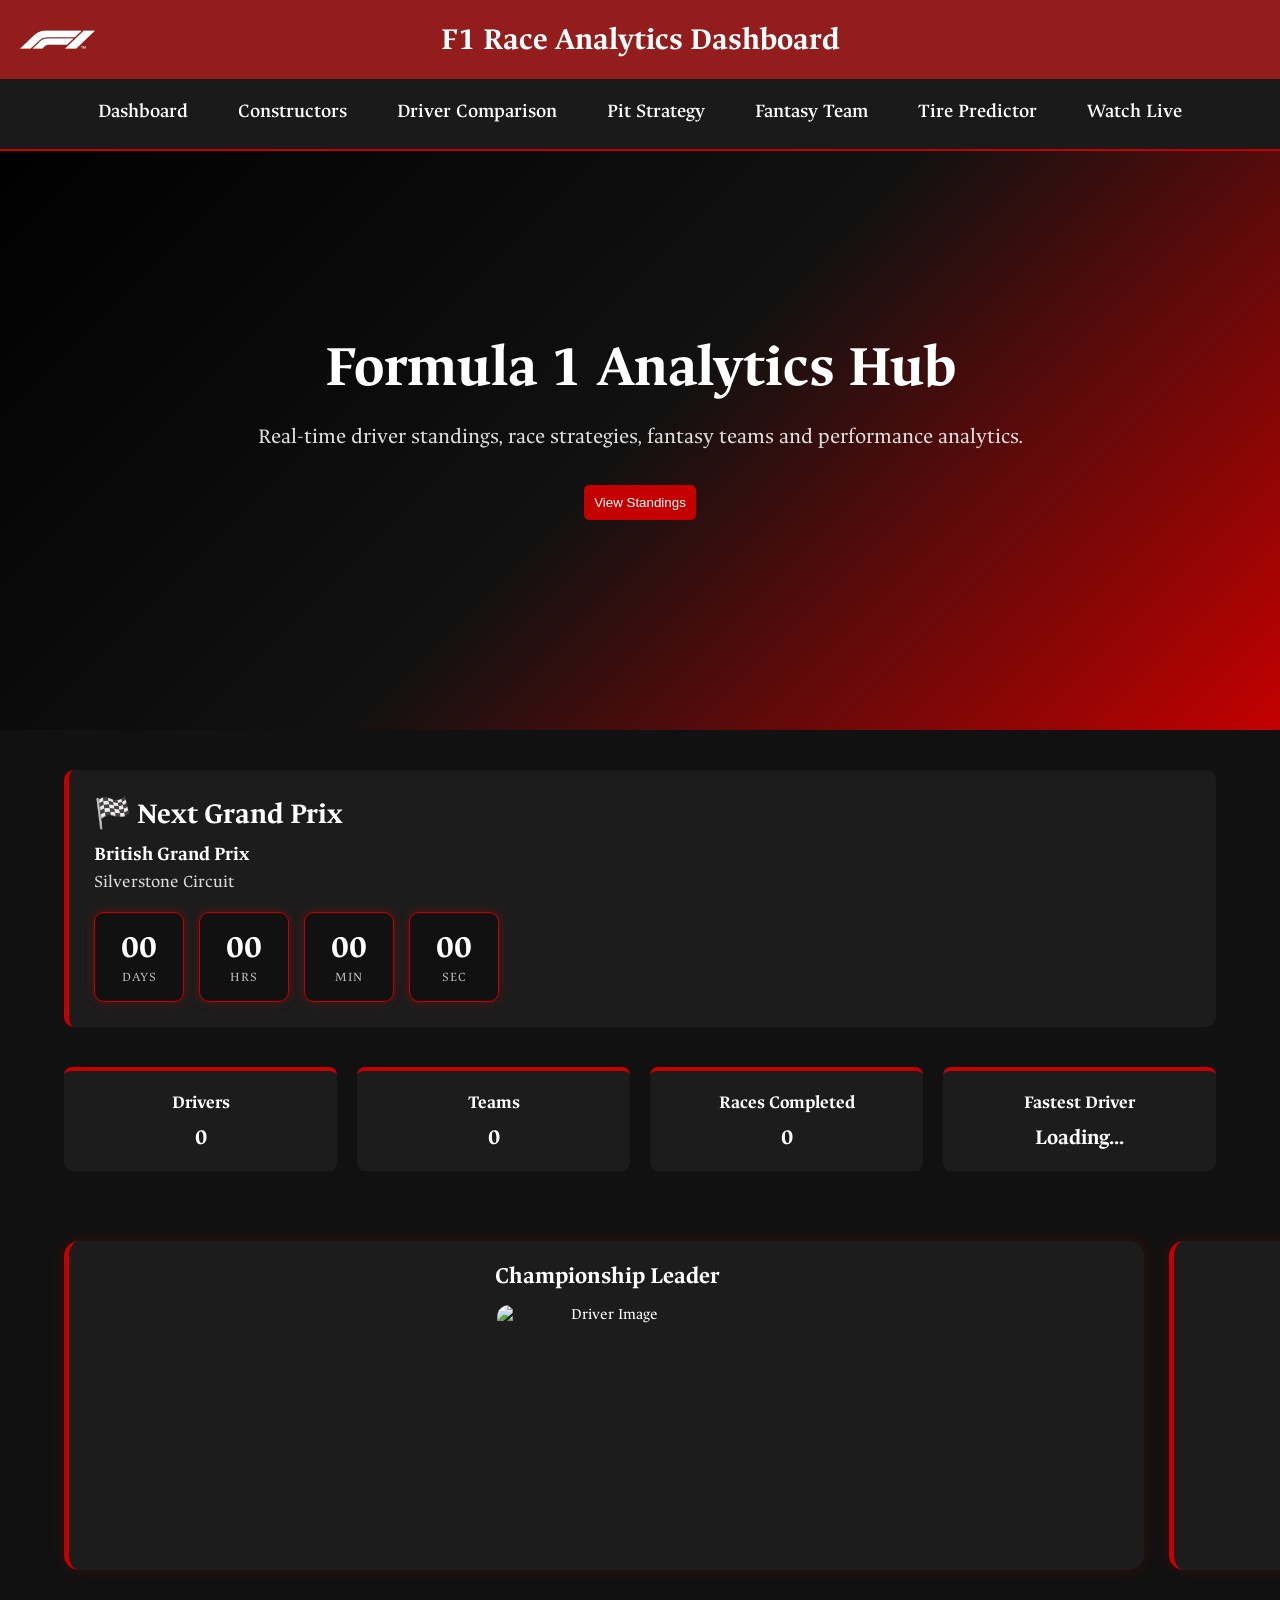
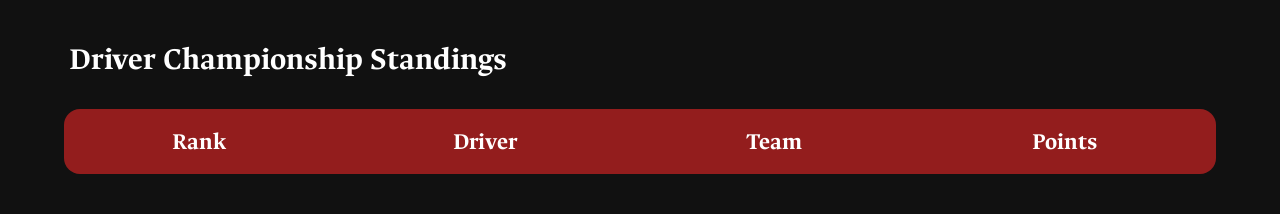
==== src/main/resources/static/index.html @ 28e33a14 "Initial commit" ====
<!DOCTYPE html>
<html lang="en">

<head>
    <meta charset="UTF-8">
    <meta name="viewport" content="width=device-width, initial-scale=1.0">
    <title>F1 Race Analytics Dashboard</title>
    <link rel="preconnect" href="https://fonts.googleapis.com">

    <link rel="preconnect"
          href="https://fonts.gstatic.com"
          crossorigin>

    <link href="https://fonts.googleapis.com/css2?family=Ancizar+Serif:wght@400;500;600;700&display=swap"
          rel="stylesheet">

    <link rel="stylesheet" href="css/style.css">
</head>

<body>

<div class="top-bar">
    <header>

        <img src="images/logo/f1-logo.png"
             alt="F1 Logo"
             class="header-logo">

        <h1 class="desktop-title">
            F1 Race Analytics Dashboard
        </h1>

        <h1 class="mobile-title">
            F1 Race Analytics
        </h1>

        <div class="menu-toggle" id="menuToggle">
            ☰
        </div>

    </header>

<nav id="navbar">

    <a href="index.html">Dashboard</a>
    <a href="constructors.html">Constructors</a>
    <a href="comparison.html">Driver Comparison</a>
    <a href="pitstop.html">Pit Strategy</a>
    <a href="fantasy.html">Fantasy Team</a>
    <a href="tire.html">Tire Predictor</a>
    <a href="watchlive.html">Watch Live</a>

</nav>
</div>

<section class="hero-section">

    <div class="hero-content">

        <h2>
            Formula 1 Analytics Hub
        </h2>

        <p>
            Real-time driver standings,
            race strategies, fantasy teams
            and performance analytics.
        </p>

        <a href="#standingsHeading">

            <button>
                View Standings
            </button>

        </a>

    </div>

</section>

<section class="next-race-card">

    <h2>🏁 Next Grand Prix</h2>

    <h3 id="raceName">
        British Grand Prix
    </h3>

    <p id="raceCircuit">
        Silverstone Circuit
    </p>

    <div class="countdown-container">

        <div class="time-box">
            <span id="days">00</span>
            <small>DAYS</small>
        </div>

        <div class="time-box">
            <span id="hours">00</span>
            <small>HRS</small>
        </div>

        <div class="time-box">
            <span id="minutes">00</span>
            <small>MIN</small>
        </div>

        <div class="time-box">
            <span id="seconds">00</span>
            <small>SEC</small>
        </div>

    </div>

</section>

<section class="stats-container">

    <div class="stat-card">

        <h3>Drivers</h3>

        <p id="totalDrivers">0</p>

    </div>

    <div class="stat-card">

        <h3>Teams</h3>

        <p id="totalTeams">0</p>

    </div>

    <div class="stat-card">

        <h3>Races Completed</h3>

        <p id="racesCompleted">0</p>

    </div>

    <div class="stat-card">

        <h3>Fastest Driver</h3>

        <p id="fastestDriver">Loading...</p>

    </div>

</section>

<section class="leaders-container">

    <div class="leader-card">

        <h2>Championship Leader</h2>

        <img id="leaderImage" class="leader-image" alt="Driver Image">

        <p id="leaderName"></p>

    </div>

    <div class="leader-card">

        <h2>Constructor Leader</h2>

        <img id="constructorLogo" class="leader-image" alt="Constructor Logo">

        <p id="constructorLeader"></p>

    </div>

</section>

<section class="table-section">

    <h2 id="standingsHeading">Driver Championship Standings</h2>
    <table id="driverTable">

        <thead>
        <tr>
            <th>Rank</th>
            <th>Driver</th>
            <th>Team</th>
            <th>Points</th>
        </tr>
        </thead>

        <tbody id="driverTableBody">

        </tbody>

    </table>

</section>


<script src="js/dashboard.js"></script>
<script src="js/navigation.js"></script>
</body>
</html>
---- src/main/resources/static/css/style.css ----
*{
    margin:0;
    padding:0;
    box-sizing:border-box;
}

html,
body{
    overflow-x:hidden;
}

html{
    scroll-behavior:smooth;
    scroll-padding-top:90px;
}

body{
    background:#111111;
    color:white;
    font-family:"Ancizar Serif", serif;
}

body{
    padding-top:130px;
}

.top-bar{
    position:fixed;
    top:0;
    left:0;
    width:100%;
    z-index:9999;
    background:#111111;
}


header{
    position:relative;
    background:#931d1d;
    text-align:center;
    padding:20px;
}

.header-logo{
    width:75px;
    position:absolute;
    left:20px;
    top:50%;
    transform:translateY(-50%);
}

.desktop-title{
    display:block;
}

.mobile-title{
    display:none;
}

nav{
    background:#1a1a1a;
}

@media(max-width:768px){

    header{
        display:flex;
        align-items:center;
        justify-content:space-between;
        padding:18px 15px;
        min-height:75px;
    }

    .header-logo{
        position:static;
        transform:none;
        width:60px;
    }

    .desktop-title{
        display:none;
    }

    .mobile-title{
        display:block;
        font-size:28px;
        margin:0;
        flex:1;
        text-align:center;
        line-height:1;
    }

    .menu-toggle{
        display:block;
        font-size:32px;
    }

}

nav{
    display:flex;
    justify-content:center;
    gap:50px;
    padding:20px;
    background:#1a1a1a;
    border-bottom:2px solid #c40000;
}

nav a{
    color:white;
    text-decoration:none;
    font-size:20px;
    font-weight:600;
    position:relative;
    padding-bottom:6px;
    transition:0.3s;
}

nav a::after{
    content:"";
    position:absolute;
    left:0;
    bottom:-5px;
    width:0;
    height:3px;
    background:#c40000;
    transition:0.3s ease;
}

nav a:hover::after{
    width:100%;
}

nav a:hover{
    color:#c40000;
}

select,
button,
input{
    padding:10px;
    margin:10px;
    border:none;
    border-radius:5px;
}

button{
    background:#c40000;
    color:white;
    cursor:pointer;
}

.page-banner{
    text-align:center;
    padding:50px 20px;
    background:
            linear-gradient(
                    135deg,
                    #111111,
                    #1a1a1a,
                    #c40000
            );
}

.page-banner h2{
    font-size:40px;
    margin-bottom:10px;
}

.page-banner p{
    font-size:18px;
    color:#dddddd;
}

.leader-card{
    padding:20px;
    background:#222;
    border-left:5px solid #c40000;
    width:1080px;
    margin:30px auto;
}

.table-section{
    margin-top:50px;
    margin-left:20px;
    margin-right:20px;
}

table{
    width:100%;
    border-collapse:separate;
    border-spacing:0;
    border-radius:16px;
    overflow:hidden;
}

th{
    background: #931d1d;
    padding:18px;
    font-size:24px;
}

td{
    padding:24px 12px;
    text-align:center;
    border-bottom:1px solid #333;
}

.menu-toggle{
    font-size:32px;
    font-weight:bold;
    color:white;
    cursor:pointer;
    display:none;
}

.menu-toggle{
    font-size:32px;
    font-weight:bold;
    color:white;
    cursor:pointer;
    display:none;
}

@media(max-width:768px){

    header{
        display:flex;
        justify-content:space-between;
        align-items: center;
        padding:15px 20px;
    }

    .menu-toggle{
        display:block;
    }

    nav{
        display:none;
        flex-direction:column;
        gap:0;
        background:#1a1a1a;
        transition:
                max-height 0.4s ease,
                opacity 0.3s ease;
    }

    nav.active{
        max-height:500px;
        opacity:1;
        display:flex;
    }

    body{
        padding-top:90px;
    }

    nav a{
        padding:15px;
        border-bottom:1px solid #333;
    }

    table{
        display:block;
        overflow-x:auto;
    }
}

.stats-container{
    display:grid;
    grid-template-columns:repeat(auto-fit,minmax(250px,1fr));
    gap:20px;
    margin:20px;
}

.stat-card{
    background:#1c1c1c;
    padding:20px;
    border-top:4px solid #c40000;
    border-radius:8px;
    text-align:center;
}

.stat-card h3{
    margin-bottom:10px;
}

.stat-card p{
    font-size:22px;
    font-weight:bold;
}

.leader-card{
    border-radius:8px;
}

.hero-content h2{
    font-size:60px;
    margin-bottom:20px;
    color:white;
}

.hero-content p{
    font-size:22px;
    color:#dddddd;
    margin-bottom:25px;
}

.hero-section{
    height:600px;
    display:flex;
    justify-content:center;
    align-items:center;
    text-align:center;
    background:
            linear-gradient(
                    135deg,
                    #000000,
                    #111111,
                    #c40000
            );
}

.table-container{
    display:flex;
    gap:30px;
    align-items:flex-start;
    margin:20px;
}

tr{
    transition:0.3s;
}

tbody tr:hover{
    background:#222;
    transform:scale(1.01);
}

#teamLogo{
    width:30px;
    height:30px;
    object-fit:contain;
    flex-shrink:0;
}

.next-race-card{
    margin:20px;
    padding:25px;
    background:#1c1c1c;
    border-left:5px solid #c40000;
    border-radius:10px;
}

.next-race-card h2{
    margin-bottom:10px;
    font-size: 30px;
}

.next-race-card h3{
    color:white;
    margin-bottom:5px;
    font-size: 20px;
}

.next-race-card p{
    color:#dddddd;
    font-size: 18px;
}

.countdown-container{
    display:flex;
    gap:15px;
    margin-top:20px;
    flex-wrap:wrap;
}

.time-box{
    width:90px;
    background:#111111;
    border:1px solid #c40000;
    border-radius:10px;
    padding:15px;
    text-align:center;
    box-shadow:
            0 0 10px rgba(196,0,0,0.4);
}

.time-box span{
    display:block;
    font-size:32px;
    font-weight:bold;
    color:white;
}

.time-box small{
    color:#bbbbbb;
    letter-spacing:1px;
}

.driver-details-row td{
    padding:0;
    border:none;
}

.driver-expand-card{
    display:flex;
    align-items:center;
    justify-content:space-between;
    gap:40px;
    padding:30px;
    background:#1c1c1c;
    border-radius:16px;
}

.driver-left img{
    width:260px;
    height:260px;
    object-fit:cover;
    border-radius:12px;
}

.driver-right img{
    width:480px;
    max-width:100%;
    border-radius:12px;
    object-fit:cover;
}

.driver-center{
    flex:1;
    display:flex;
    flex-direction:column;
    align-items:flex-start;
    justify-content:center;
    padding-left:40px;
}

.driver-center h2{
    font-size:40px;
    color:white;
}

@keyframes slideDown{
    from{
        opacity:0;
        transform:translateY(-10px);
    }
    to{
        opacity:1;
        transform:translateY(0);
    }
}

@media(max-width:768px){
    .driver-expand-card{
        flex-direction:column;
        text-align:center;
    }

    .driver-right img{
        width:180px;
    }

    .driver-left img{
        width:120px;
    }
}

.driver-title{
    display:flex;
    align-items:center;
    gap:12px;
    margin-bottom:15px;
}

.team-logo{
    width:40px;
    height:40px;
    object-fit:contain;
}

.driver-number{
    padding:5px 12px;
    border-radius:20px;
    font-size:40px;
    font-weight:bold;
}

.expand-arrow{
    color:#888;
    margin-left:10px;
    font-size:12px;
}

.driver-right{
    flex:1;
    display:flex;
    justify-content:flex-end;
}

.driver-expand-card{
    animation:slideDown .4s ease;
}

@keyframes slideDown{
    from{
        opacity:0;
        transform:translateY(-20px);
    }
    to{
        opacity:1;
        transform:translateY(0);
    }
}

.driver-center p{
    margin-bottom:12px;
    font-size:20px;
    color:#dddddd;
    letter-spacing: 0.5px;
}

tbody td{
    font-size:20px;
}

#standingsHeading{
    margin-bottom:30px;
    scroll-margin-top:90px;
    font-size:32px;
    margin-left: 5px;
}

@media(max-width:768px){
    .hero-section{
        height:350px;
        padding:20px;
    }

    .hero-content h2{
        font-size:32px;
    }

    .hero-content p{
        font-size:16px;
    }

    .next-race-card{
        margin:10px;
    }
}

@media(max-width:768px){
    .page-banner{
        background:#111111;
        padding:25px 15px;
    }

    .page-banner h2{
        font-size:28px;
    }

    .page-banner p{
        font-size:16px;
    }
}

@media(max-width:768px){

    .time-box{
        width:100%;
        padding:8px;
    }

    .time-box span{
        font-size:18px;
    }

    .time-box small{
        font-size:10px;
    }

    .countdown-container{
        display:grid;
        grid-template-columns:repeat(4,1fr);
        gap:8px;
    }

    .next-race-card{
        padding:20px;
    }

    .next-race-card h2{
        font-size:28px;
    }

    .next-race-card h3{
        font-size:22px;
    }

    #standingsHeading{
        font-size:36px;
        line-height:1.2;
        margin-bottom:20px;
    }
}

@media(max-width:768px){

        #driverTable th:nth-child(3),
        #driverTable th:nth-child(4),
        #driverTable td:nth-child(3),
        #driverTable td:nth-child(4){
            display:none;
        }

    #driverTable td:nth-child(2),
    #driverTable th:nth-child(2){
        width:95%;
    }

    #driverTable td:nth-child(1),
    #driverTable th:nth-child(1){
        width:5%;
    }

    #constructorTable th:nth-child(4),
    #constructorTable td:nth-child(4){
        display:none;
    }

    #standingsHeading{
        font-size:28px;
        margin-bottom:20px;
        text-align: center;
    }

    .driver-left img{
        width:180px;
        height:180px;
    }

    .driver-right img{
        width:260px;
    }

    .driver-center h2{
        font-size:28px;
    }

    .driver-number{
        font-size:24px;
    }

    .driver-center p{
        font-size:18px;
    }

    th{
        font-size: 22px;
    }

}

@media(max-width:768px){

    .driver-expand-card{
        padding:20px;
        gap:20px;
        border-radius:12px;
    }

    .driver-left img{
        width:160px;
        height:160px;
    }

    .driver-title{
        display:flex;
        justify-content:center;
        align-items:center;
        gap:6px;
    }

    .driver-center{
        padding-left:0;
        align-items:center;
        text-align:center;
    }

    .driver-center h2{
        font-size:32px;
        line-height:1.1;
    }

    .driver-number{
        font-size:24px;
    }

    .driver-center p{
        font-size:18px;
        margin-bottom:8px;
    }

    .driver-right img{
        width:260px;
        border-radius:10px;
    }

    .driver-expand-card{
        box-shadow:
                0 0 8px currentColor;
    }

    .driver-center h2{
        font-size:24px;
        white-space:nowrap;
    }
}

.leaders-container{
    display:grid;
    grid-template-columns:
        repeat(auto-fit,minmax(300px,1fr));
    gap:20px;
    margin:20px;
}

.leader-card p{
    margin-top:25px;
    font-size:20px;
}

.leader-card{
    background:#1c1c1c;
    border-radius:15px;
    padding:20px;
    text-align:center;
    box-shadow:
            0 0 15px rgba(196,0,0,0.2);
}

.leader-image{
    width:220px;
    height:220px;
    object-fit:cover;
    margin:15px auto;
    display:block;
    border-radius:12px;
}

.leaders-container{
    display:grid;
    grid-template-columns:repeat(2,1fr);
    gap:25px;
    margin:20px;
}

@media(max-width:768px){
    .leaders-container{
        grid-template-columns:1fr;
    }
}

#constructorLogo{
    object-fit:contain;
}

#driverCards{
    display:grid;
    grid-template-columns:repeat(2,minmax(420px,520px));
    justify-content:center;
    gap:40px;
    margin:40px auto;
}

@media(max-width:768px){

    #driverCards{
        grid-template-columns:1fr;
        justify-items:center;
    }

}

.compare-driver-card{
    background:#1c1c1c;
    border-top:4px solid #c40000;
    border-left:4px solid #c40000;
    border-radius:15px;
    padding:25px;
    text-align:center;
    width:100%;
    max-width:500px;
}

@media(max-width:768px){

    .compare-driver-card{
        width:90%;
        max-width:100%;
        padding:20px;
    }

}

@media(max-width:768px){

    .summary-card{
        min-height:auto;
        padding:20px;
    }

    .summary-card h3{
        font-size:26px;
    }

    .summary-card h2{
        font-size:22px;
    }

    .summary-card p{
        font-size:16px;
        line-height:1.5;
    }

}

.compare-driver-card img{
    width:180px;
    height:180px;
    object-fit:cover;
    border-radius:12px;
    margin-bottom:15px;
}

.compare-driver-card h3{
    font-size:28px;
    margin-bottom:10px;
}

.compare-driver-card p{
    font-size:20px;
    color:#dddddd;
    margin-top:10px;
}

#winnerCards{
    display:grid;
    grid-template-columns:
            repeat(auto-fit,minmax(220px,1fr));
    gap:20px;
}

.winner-card{
    background:#1c1c1c;
    border-left:4px solid #c40000;
    padding:20px;
    border-radius:12px;
    text-align:center;
}

.table-section, .leaders-container, .stats-container, .next-race-card{
    width:90%;
    margin:40px auto;
}

table{
    width:100%;
    margin:0 auto;
}

.team-logo{
    width:40px;
    height:40px;
    object-fit:contain;
    vertical-align:middle;
    margin-right:12px;
}

.chart-card{
    background:#1c1c1c;
    padding:20px;
    border-radius:15px;
    width:100%;
    height:500px;
    margin-bottom:25px;
}

.summary-card{
    width:100%;
    background:#1a1a1a;
    border-left:4px solid #c40000;
    border-radius:20px;
    padding:30px;
    text-align:center;
    min-height:100px;
    display:flex;
    flex-direction:column;
    justify-content:center;
    align-items: center;
}

.chart-card{
    margin-top: 30px;
    margin-bottom: 30px;
}

.summary-card h3{
    font-size: 32px;
    color: #c40000;
}

.summary-card h2{
    font-size:28px;
    margin:15px 0;
}

.summary-card p{
    font-size:20px;
    line-height:1.6;
    text-align: justify;
    letter-spacing: 0.4px;
}

#driverCards,
.chart-card,
#comparisonSummary{
    display:none;
}

.chart-card,
#comparisonSummary{
    max-width:1080px;
    margin-left:auto;
    margin-right:auto;
}

.driver-picker{
    display:flex;
    flex-direction:column;
    align-items:center;
    gap:15px;
}

.driver-picker-container{
    display:flex;
    justify-content:center;
    align-items:center;
    gap:40px;
    margin:30px 0;
}

.driver-picker select{
    width:260px;
    padding:14px;
    background:#1c1c1c;
    color:white;
    border:2px solid #c40000;
    border-radius:10px;
    font-size:18px;
    font-family:"Ancizar Serif", serif;
}

.vs-badge{
    width:70px;
    height:70px;
    border-radius:50%;
    background:#c40000;
    color:white;
    display:flex;
    justify-content:center;
    align-items:center;
    font-size:24px;
    font-weight:bold;
}

.compare-btn-container{
    text-align:center;
    margin-top:20px;
}

.compare-btn-container button{
    padding:14px 35px;
    font-size:18px;
    border-radius: 15px;
    font-family:"Ancizar Serif", serif;
}

@media(max-width:768px){

    .driver-picker-container{
        flex-direction:column;
        gap:15px;
    }

    .driver-picker select{
        width:300px;
        max-width:340px;
    }

    .vs-badge{
        width:55px;
        height:55px;
        font-size:20px;
    }

    #driverCards{
        grid-template-columns:1fr;
    }
}

.compare-driver-card{
    transition:0.3s ease;
    box-shadow:0 0 20px rgba(255,0,0,.4);
}

.compare-driver-card:hover{
    transform:translateY(-8px);

}

#watch-live1, #watch-live2{
    text-align: left;
}

.pit-layout{
    display:grid;
    grid-template-columns:55% 45%;
    gap:30px;
    width:90%;
    margin:40px auto;
}

.pit-tyre-card{
    background:
            linear-gradient(
                    135deg,
                    rgba(255,255,255,0.10),
                    rgba(255,255,255,0.03)
            );

    backdrop-filter: blur(25px);

    border: 1px solid rgba(255,255,255,0.08);

    border-radius: 28px;

    box-shadow:
            0 0 25px rgba(255,0,0,0.08),
            inset 0 1px 0 rgba(255,255,255,0.08);

    padding: 30px;

    text-align: center;

    position: relative;

    overflow: hidden;
}

.pit-input-panel{
    background:#1c1c1c;
    border-radius:25px;
    display:flex;
    flex-direction:column;
    justify-content:center;
    gap:20px;
    width: 450px;
    min-height: 230px;
    padding: 25px;
    align-items: center;
}

.race-input-title{
    font-size: 32px;
    padding-bottom: 20px;
}

#tireImage{
    width:220px;
    height:220px;
    object-fit:contain;
    margin:20px auto;
    display:block;
}

#tireName{
    font-size:28px;
    font-weight:bold;
}

#tireTitle{
    margin-top:15px;
    font-size:30px;
}

#tireDescription{
    margin-top:15px;
    color:#dddddd;
    font-size:18px;
    line-height:1.6;
}

.pit-input-panel input{
    width: 320px;
    font-size: 16px;
    font-family:"Ancizar Serif", serif;
}

.pit-input-panel button{
    width: 320px;
    font-size: 16px;
    font-family:"Ancizar Serif", serif;

}

.pit-tyre-card::before{
    content:"";
    position:absolute;
    top:-50%;
    left:-50%;
    width:200%;
    height:200%;
    background:
            radial-gradient(
                    circle,
                    rgba(255,0,0,0.08),
                    transparent 70%
            );
    pointer-events:none;
}

.pit-tyre-card{
    min-height:420px;
    max-width:550px;
    margin:auto;
    border-radius:35px;
}

.pit-tyre-card{

    box-shadow:
            0 0 40px rgba(255,0,0,0.15),
            inset 0 1px 0 rgba(255,255,255,0.15);
}

.tyre-changing{

    animation:
            tyreSlide .4s ease;
}

@keyframes tyreSlide{

    from{
        opacity:0;
        transform:translateX(40px);
    }

    to{
        opacity:1;
        transform:translateX(0);
    }
}

.carousel-container{

    display:flex;

    align-items:center;

    justify-content:center;

    gap:20px;

    width:100%;
}

.carousel-track{

    position:relative;

    width:700px;

    height:450px;
}

.center-card{

    position:absolute;

    left:50%;

    top:50%;

    transform:
            translate(-50%, -50%);

    width:380px;

    height:470px;

    z-index:3;

    background:
            linear-gradient(
                    135deg,
                    rgba(255,255,255,0.10),
                    rgba(255,255,255,0.03)
            );

    backdrop-filter:blur(25px);

    border:1px solid rgba(255,255,255,0.08);

    border-radius:35px;

    text-align:center;

    padding:25px;

    transition:.5s ease;
}

.side-card{

    position:absolute;

    top:50%;

    width:280px;
    height:380px;

    transform:translateY(-50%);

    z-index:1;

    opacity:.6;

    background:
            linear-gradient(
                    135deg,
                    rgba(255,255,255,0.06),
                    rgba(255,255,255,0.02)
            );

    backdrop-filter:blur(20px);

    border:1px solid rgba(255,255,255,0.06);

    border-radius:30px;

    overflow:hidden;

    display:flex;

    justify-content:center;

    align-items:center;

    transition:.5s ease;
}

#leftCard{

    left:70px;

    z-index:1;
}

#rightCard{

    right:70px;

    z-index:1;
}

.side-card img{

    width:140px;

    height:140px;

    object-fit:contain;

    filter:grayscale(.5);

    opacity:.6;
}

.side-arrow{

    font-size:80px;
    color:white;

    cursor:pointer;

    user-select:none;

    transition:.3s ease;

    display:flex;

    align-items:center;

    justify-content:center;

    width:60px;
}

.side-arrow:hover{

    color:#c40000;

    transform:scale(1.15);
}

.carousel-container{

    display:flex;

    align-items:center;

    justify-content:center;

    width:100%;
}

.carousel-track{

    position:relative;

    width:700px;

    height:450px;
}

.center-card{

    position:absolute;

    left:50%;

    top:50%;

    transform:
            translate(-50%, -50%);

    width:330px;

    height:430px;

    z-index:3;

    background:
            linear-gradient(
                    135deg,
                    rgba(255,255,255,0.10),
                    rgba(255,255,255,0.03)
            );

    backdrop-filter:blur(25px);

    border:1px solid rgba(255,255,255,0.08);

    border-radius:35px;

    text-align:center;

    padding:25px;

    transition:.5s ease;
}

.side-card{

    position:absolute;

    top:50%;

    width:260px;

    height:350px;

    transform:translateY(-50%);

    z-index:1;

    opacity:.5;

    background:
            linear-gradient(
                    135deg,
                    rgba(255,255,255,0.06),
                    rgba(255,255,255,0.02)
            );

    backdrop-filter:blur(20px);

    border:1px solid rgba(255,255,255,0.06);

    border-radius:30px;
    transition:.5s ease;
}

#leftCard{
    left:50px;
}

#rightCard{
    right:50px;
}

.side-arrow{
    font-size:70px;
    color:white;
    cursor:pointer;
    user-select:none;
    transition:.3s;
    z-index:999;
    position:relative;
}

.side-arrow:hover{
    color:#c40000;
}

.card-name{
    display:block;
    font-size:28px;
    font-weight:bold;
    margin-top: 16px;
    margin-bottom: 10px;
}

.card-image{
    width:220px;
    height:220px;
    object-fit:contain;
    display:block;
    margin:15px auto;
}

.center-card h3{
    font-size:32px;
    margin-top:15px;
}

.center-card p{
    margin-top:35px;
    color:#dddddd;
    font-size: 18px;

}

.side-image{
    width:150px;
    height:150px;
    object-fit:contain;
    opacity:.5;
}

.recommended-stratergy{
    font-size: 32px;
    color: #c40000;
}

@media (max-width: 768px){

    .pit-layout{
        display:flex;
        flex-direction:column;
        align-items:center;
        gap:40px;
        width:95%;
    }

    .carousel-container{
        width:100%;
        justify-content:center;
    }

    .carousel-track{
        width:100%;
        max-width:350px;
        height:400px;
    }

    .center-card{
        width:280px;
        height:380px;
        padding:20px;
    }

    .card-name{
        font-size:22px;
        margin-bottom: 20px;
    }

    .card-image{
        width:180px;
        height:180px;
    }

    .center-card p{
        font-size:16px;
        margin-top:20px;
    }

    .side-card{
        display:none;
    }

    .side-arrow{
        font-size:50px;
        width:auto;
    }

    .pit-input-panel{
        width:90%;
        max-width:350px;
        min-height:auto;
        padding:20px;
    }

    .pit-input-panel input,
    .pit-input-panel button{
        width:100%;
    }

    .leader-card{
        width:90%;
    }
}
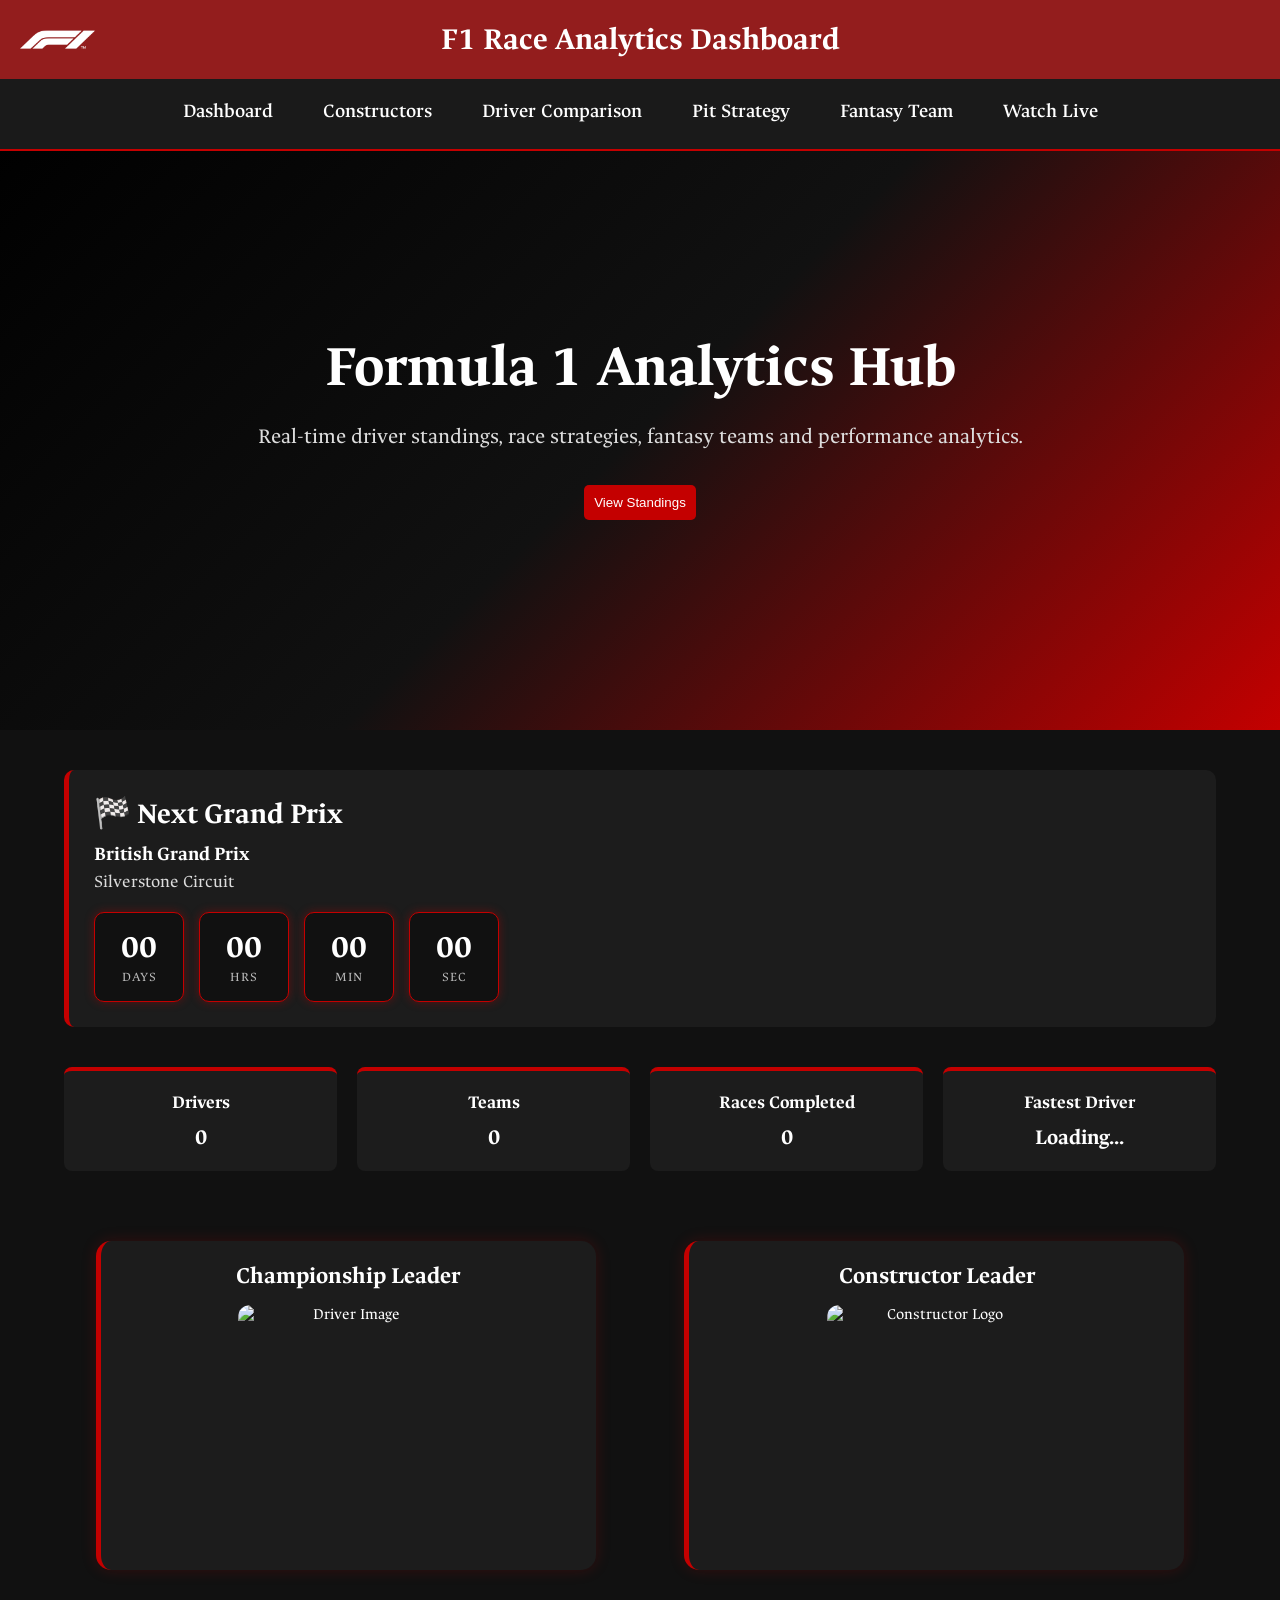
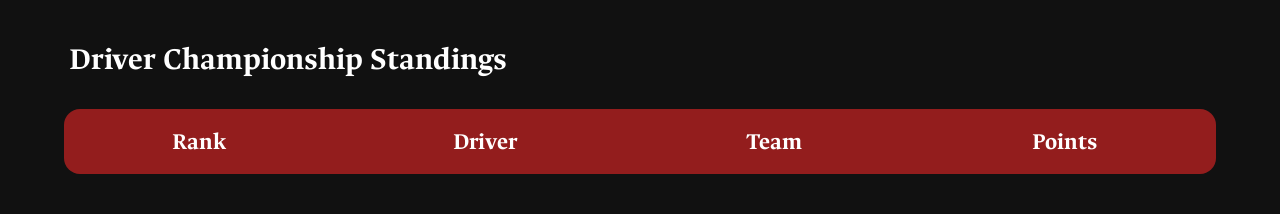
==== commit 31f55a8a: "Updated Version" ====
--- a/src/main/resources/static/index.html
+++ b/src/main/resources/static/index.html
@@ -47,7 +47,6 @@
     <a href="comparison.html">Driver Comparison</a>
     <a href="pitstop.html">Pit Strategy</a>
     <a href="fantasy.html">Fantasy Team</a>
-    <a href="tire.html">Tire Predictor</a>
     <a href="watchlive.html">Watch Live</a>
 
 </nav>
--- a/src/main/resources/static/css/style.css
+++ b/src/main/resources/static/css/style.css
@@ -163,7 +163,7 @@
 }
 
 .page-banner h2{
-    font-size:40px;
+    font-size:38px;
     margin-bottom:10px;
 }
 
@@ -176,8 +176,24 @@
     padding:20px;
     background:#222;
     border-left:5px solid #c40000;
-    width:1080px;
+    width:500px;
     margin:30px auto;
+}
+
+#pitResults1, #pitResults2{
+    padding:20px;
+    background:#222;
+    border-left:5px solid #c40000;
+    width:85%;
+    margin:30px auto;
+}
+
+#watch-live1, #watch-live2{
+    padding:20px;
+    background:#222;
+    border-left:5px solid #c40000;
+    width:100%;
+    margin:20px auto;
 }
 
 .table-section{
@@ -729,7 +745,7 @@
 
 .leader-card p{
     margin-top:25px;
-    font-size:20px;
+    font-size:18px;
 }
 
 .leader-card{
@@ -918,9 +934,9 @@
 }
 
 .summary-card p{
-    font-size:20px;
+    font-size:18px;
     line-height:1.6;
-    text-align: justify;
+    text-align: center;
     letter-spacing: 0.4px;
 }
 
@@ -1008,6 +1024,14 @@
 
     #driverCards{
         grid-template-columns:1fr;
+    }
+
+    .compare-driver-card h3{
+        font-size: 26px;
+    }
+
+    .compare-driver-card p{
+        font-size: 18px;
     }
 }
 
@@ -1463,7 +1487,7 @@
 }
 
 .recommended-stratergy{
-    font-size: 32px;
+    font-size: 28px;
     color: #c40000;
 }
 
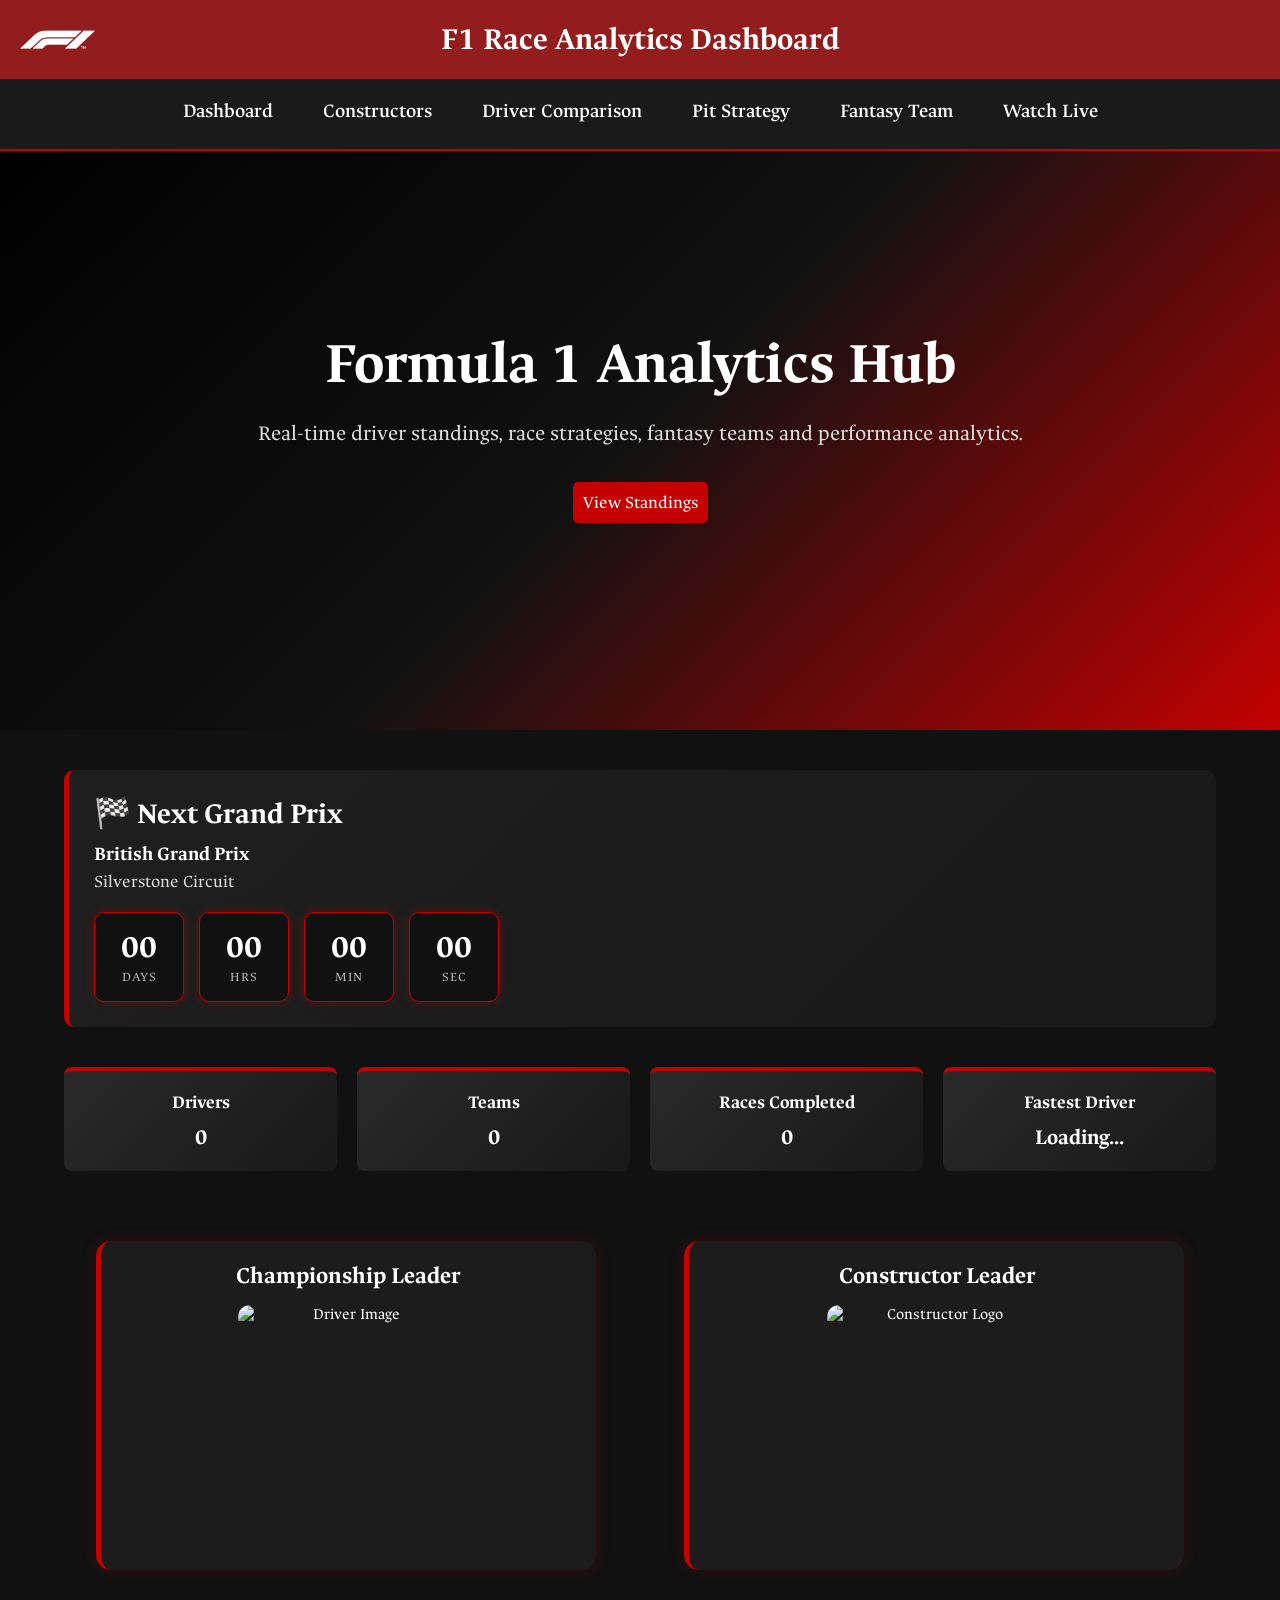
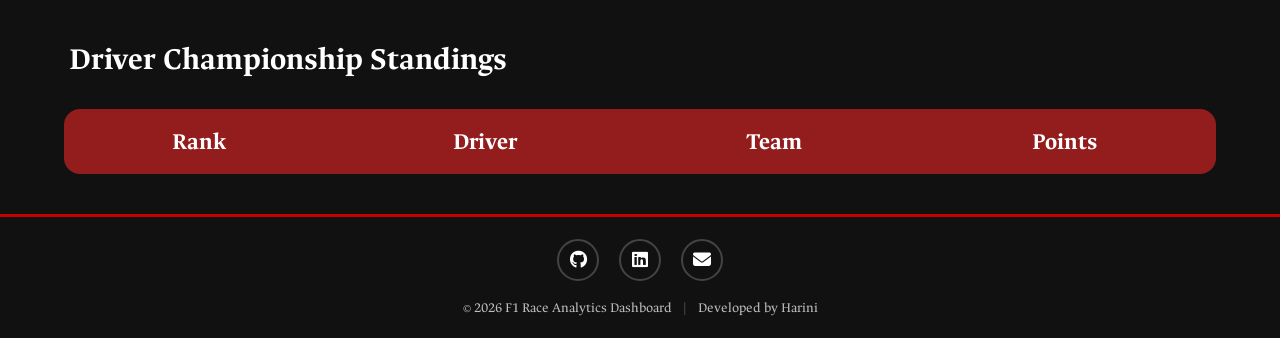
==== commit eac5c683: "Updated" ====
--- a/src/main/resources/static/index.html
+++ b/src/main/resources/static/index.html
@@ -15,6 +15,9 @@
           rel="stylesheet">
 
     <link rel="stylesheet" href="css/style.css">
+
+    <link rel="stylesheet"
+          href="https://cdnjs.cloudflare.com/ajax/libs/font-awesome/6.7.2/css/all.min.css">
 </head>
 
 <body>
@@ -201,5 +204,48 @@
 
 <script src="js/dashboard.js"></script>
 <script src="js/navigation.js"></script>
+<script src="js/navigation.js"></script>
+
+<footer class="site-footer">
+
+    <div class="footer-social">
+
+        <a href="https://github.com/Harini-Ilamaran"
+           target="_blank"
+           title="GitHub">
+
+            <i class="fab fa-github"></i>
+
+        </a>
+
+        <a href="https://www.linkedin.com/in/hariniilamaran/"
+           target="_blank"
+           title="LinkedIn">
+
+            <i class="fab fa-linkedin"></i>
+
+        </a>
+
+        <a href="mailto:harini.ilamarann@gmail.com"
+           title="Email">
+
+            <i class="fas fa-envelope"></i>
+
+        </a>
+
+    </div>
+
+    <p>
+
+        © 2026 F1 Race Analytics Dashboard
+
+        <span>|</span>
+
+        Developed by Harini
+
+    </p>
+
+</footer>
+
 </body>
 </html>
--- a/src/main/resources/static/css/style.css
+++ b/src/main/resources/static/css/style.css
@@ -148,6 +148,8 @@
     background:#c40000;
     color:white;
     cursor:pointer;
+    font-size: 18px;
+    font-family: "Ancizar Serif", serif;
 }
 
 .page-banner{
@@ -180,20 +182,48 @@
     margin:30px auto;
 }
 
-#pitResults1, #pitResults2{
-    padding:20px;
+.recommend-card{
+    padding:30px;
     background:#222;
     border-left:5px solid #c40000;
     width:85%;
     margin:30px auto;
-}
-
-#watch-live1, #watch-live2{
-    padding:20px;
+    border-radius: 20px;
+    flex: 1;
+    text-align: center;
+}
+
+@media (max-width:900px){
+
+    .analysis-container{
+
+        flex-direction:column;
+
+    }
+
+}
+
+.recommend-card p{
+    font-size: 22px;
+    margin-bottom: 8px;
+}
+
+.watchLive-card{
+    padding:40px;
     background:#222;
     border-left:5px solid #c40000;
     width:100%;
     margin:20px auto;
+    border-radius: 20px;
+}
+
+.watchLive-card h2{
+    font-size: 30px;
+    margin-bottom: 20px;
+}
+
+.watchLive-card p{
+    font-size: 18px;
 }
 
 .table-section{
@@ -268,7 +298,7 @@
     }
 
     body{
-        padding-top:90px;
+        padding-top:75px;
     }
 
     nav a{
@@ -279,6 +309,10 @@
     table{
         display:block;
         overflow-x:auto;
+    }
+
+    .menu-toggle{
+        font-size: 30px;
     }
 }
 
@@ -295,6 +329,12 @@
     border-top:4px solid #c40000;
     border-radius:8px;
     text-align:center;
+    background:
+            linear-gradient(
+                    135deg,
+                    rgba(255,255,255,0.10),
+                    rgba(255,255,255,0.03)
+            );
 }
 
 .stat-card h3{
@@ -366,6 +406,12 @@
     background:#1c1c1c;
     border-left:5px solid #c40000;
     border-radius:10px;
+    background:
+            linear-gradient(
+                    135deg,
+                    rgba(255,255,255,0.06),
+                    rgba(255,255,255,0.03)
+            );
 }
 
 .next-race-card h2{
@@ -838,7 +884,7 @@
 
     .summary-card p{
         font-size:16px;
-        line-height:1.5;
+        line-height:0.5;
     }
 
 }
@@ -918,11 +964,6 @@
     align-items: center;
 }
 
-.chart-card{
-    margin-top: 30px;
-    margin-bottom: 30px;
-}
-
 .summary-card h3{
     font-size: 32px;
     color: #c40000;
@@ -937,8 +978,14 @@
     font-size:18px;
     line-height:1.6;
     text-align: center;
-    letter-spacing: 0.4px;
-}
+}
+
+.chart-card{
+    margin-top: 30px;
+    margin-bottom: 30px;
+}
+
+
 
 #driverCards,
 .chart-card,
@@ -1066,21 +1113,14 @@
             );
 
     backdrop-filter: blur(25px);
-
     border: 1px solid rgba(255,255,255,0.08);
-
     border-radius: 28px;
-
     box-shadow:
             0 0 25px rgba(255,0,0,0.08),
             inset 0 1px 0 rgba(255,255,255,0.08);
-
     padding: 30px;
-
     text-align: center;
-
     position: relative;
-
     overflow: hidden;
 }
 
@@ -1131,11 +1171,13 @@
     width: 320px;
     font-size: 16px;
     font-family:"Ancizar Serif", serif;
+    color: white;
+    background: #2b2b2b;
 }
 
 .pit-input-panel button{
     width: 320px;
-    font-size: 16px;
+    font-size: 18px;
     font-family:"Ancizar Serif", serif;
 
 }
@@ -1164,14 +1206,12 @@
 }
 
 .pit-tyre-card{
-
     box-shadow:
             0 0 40px rgba(255,0,0,0.15),
             inset 0 1px 0 rgba(255,255,255,0.15);
 }
 
 .tyre-changing{
-
     animation:
             tyreSlide .4s ease;
 }
@@ -1190,241 +1230,153 @@
 }
 
 .carousel-container{
-
-    display:flex;
-
+    display:flex;
     align-items:center;
-
     justify-content:center;
-
     gap:20px;
-
     width:100%;
 }
 
 .carousel-track{
-
     position:relative;
-
     width:700px;
-
     height:450px;
 }
 
 .center-card{
-
     position:absolute;
-
     left:50%;
-
     top:50%;
-
     transform:
             translate(-50%, -50%);
-
     width:380px;
-
     height:470px;
-
     z-index:3;
-
     background:
             linear-gradient(
                     135deg,
                     rgba(255,255,255,0.10),
                     rgba(255,255,255,0.03)
             );
-
     backdrop-filter:blur(25px);
-
     border:1px solid rgba(255,255,255,0.08);
-
     border-radius:35px;
-
     text-align:center;
-
     padding:25px;
-
     transition:.5s ease;
 }
 
 .side-card{
-
     position:absolute;
-
     top:50%;
-
     width:280px;
     height:380px;
-
     transform:translateY(-50%);
-
     z-index:1;
-
     opacity:.6;
-
     background:
             linear-gradient(
                     135deg,
                     rgba(255,255,255,0.06),
                     rgba(255,255,255,0.02)
             );
-
     backdrop-filter:blur(20px);
-
     border:1px solid rgba(255,255,255,0.06);
-
     border-radius:30px;
-
     overflow:hidden;
-
-    display:flex;
-
+    display:flex;
     justify-content:center;
-
     align-items:center;
-
     transition:.5s ease;
 }
 
 #leftCard{
-
     left:70px;
-
     z-index:1;
 }
 
 #rightCard{
-
     right:70px;
-
     z-index:1;
 }
 
 .side-card img{
-
     width:140px;
-
     height:140px;
-
     object-fit:contain;
-
     filter:grayscale(.5);
-
     opacity:.6;
 }
 
 .side-arrow{
-
     font-size:80px;
     color:white;
-
     cursor:pointer;
-
     user-select:none;
-
     transition:.3s ease;
-
-    display:flex;
-
+    display:flex;
     align-items:center;
-
     justify-content:center;
-
     width:60px;
 }
 
 .side-arrow:hover{
-
     color:#c40000;
-
     transform:scale(1.15);
 }
 
 .carousel-container{
-
-    display:flex;
-
+    display:flex;
     align-items:center;
-
     justify-content:center;
-
     width:100%;
 }
 
 .carousel-track{
-
     position:relative;
-
     width:700px;
-
     height:450px;
 }
 
 .center-card{
-
     position:absolute;
-
     left:50%;
-
     top:50%;
-
     transform:
             translate(-50%, -50%);
-
     width:330px;
-
     height:430px;
-
     z-index:3;
-
     background:
             linear-gradient(
                     135deg,
                     rgba(255,255,255,0.10),
                     rgba(255,255,255,0.03)
             );
-
     backdrop-filter:blur(25px);
-
     border:1px solid rgba(255,255,255,0.08);
-
     border-radius:35px;
-
     text-align:center;
-
     padding:25px;
-
     transition:.5s ease;
 }
 
 .side-card{
-
     position:absolute;
-
     top:50%;
-
     width:260px;
-
     height:350px;
-
     transform:translateY(-50%);
-
     z-index:1;
-
     opacity:.5;
-
     background:
             linear-gradient(
                     135deg,
                     rgba(255,255,255,0.06),
                     rgba(255,255,255,0.02)
             );
-
     backdrop-filter:blur(20px);
-
     border:1px solid rgba(255,255,255,0.06);
-
     border-radius:30px;
     transition:.5s ease;
 }
@@ -1487,8 +1439,9 @@
 }
 
 .recommended-stratergy{
-    font-size: 28px;
+    font-size: 30px;
     color: #c40000;
+    margin-bottom: 20px;
 }
 
 @media (max-width: 768px){
@@ -1559,5 +1512,716 @@
     }
 }
 
-
-
+.fantasy-container{
+    width:90%;
+    margin:40px auto;
+    display:grid;
+    grid-template-columns:42% 58%;
+    gap:35px;
+}
+
+.team-builder{
+    background:#181818;
+    border-radius:18px;
+    padding:25px;
+}
+
+.selection-panel{
+    background:#181818;
+    border-radius:18px;
+    padding:25px;
+}
+
+.budget-panel h3{
+    font-size:28px;
+    margin-bottom:12px;
+}
+
+.budget-bar{
+    width:100%;
+    height:8px;
+    background:#333;
+    border-radius:10px;
+    overflow:hidden;
+    margin-bottom:12px;
+}
+
+#budgetFill{
+    width:100%;
+    height:100%;
+    background:#16a34a;
+    transition:.4s;
+}
+
+#budgetText{
+    font-size:28px;
+    font-weight:bold;
+}
+
+.selected-team{
+    margin-top:40px;
+}
+
+.selection-slot{
+    height:170px;
+    border:2px dashed #444;
+    border-radius:18px;
+    display:flex;
+    flex-direction:column;
+    justify-content:center;
+    align-items:center;
+    margin-bottom:25px;
+    cursor:pointer;
+    transition:.3s;
+}
+
+.selection-slot:hover{
+    border-color:#c40000;
+    background:#222;
+}
+
+.selection-slot span{
+    font-size:46px;
+    color:#999;
+}
+
+.selection-slot p{
+    margin-top:15px;
+    font-size:22px;
+}
+
+.slot-divider{
+    margin:30px 0;
+    border-top:1px solid #333;
+}
+
+.analysis-card{
+    margin-top:40px;
+    background:#222;
+    border-radius:18px;
+    padding:25px;
+    text-align:center;
+    min-height:220px;
+    background: linear-gradient(
+            135deg,
+            rgba(255,255,255,0.08),
+            rgba(255,255,255,0.03)
+    );
+    font-size: 20px;
+}
+
+.tab-header{
+    display:flex;
+    justify-content:center;
+    gap:40px;
+    margin-bottom:25px;
+}
+
+.tab-header button{
+    background:none;
+    border:none;
+    color:white;
+    font-size:22px;
+    cursor:pointer;
+    padding-bottom:10px;
+    font-family: "Ancizar Serif", serif;
+}
+
+.tab-header button.active{
+    border-bottom:3px solid #c40000;
+}
+
+#searchBox{
+    width:100%;
+    padding:15px;
+    border-radius:30px;
+    border:none;
+    background:#2b2b2b;
+    color:white;
+    font-size:18px;
+    margin-bottom:25px;
+}
+
+#selectionList{
+    max-height:900px;
+    overflow-y:auto;
+}
+
+@media(max-width:768px){
+    .fantasy-container{
+        grid-template-columns:1fr;
+    }
+
+    .selection-slot{
+        height:130px;
+    }
+
+    #selectionList{
+        max-height:none;
+    }
+}
+
+.driver-row{
+    display:flex;
+    align-items:center;
+    justify-content:space-between;
+    padding:15px;
+    border-bottom:1px solid #333;
+    cursor:pointer;
+    transition:.3s;
+    gap: 20px;
+}
+
+.driver-row:hover{
+    background:#1d1d1d;
+}
+
+.driver-photo{
+    width:70px;
+    height:70px;
+    object-fit:cover;
+    border-radius:8px;
+}
+
+.constructor-photo{
+    width:60px;
+    height:70px;
+    object-fit: contain;
+    border-radius:8px;
+}
+
+.driver-details{
+    flex:1;
+    margin-left:15px;
+}
+
+.driver-details h3{
+    margin:0;
+    color:white;
+    font-size: 22px;
+}
+
+.driver-details p{
+    margin-top:5px;
+    color:#cccccc;
+}
+
+.driver-points{
+    font-weight:bold;
+    color:white;
+    font-size: 20px;
+}
+
+.add-btn{
+    width:46px;
+    height:46px;
+    border:none;
+    border-radius:50%;
+    display:flex;
+    align-items:center;
+    justify-content:center;
+    font-size:24px;
+    font-weight:bold;
+    cursor:pointer;
+    transition:.25s;
+    color:white;
+    background:#444040;
+}
+
+.add-btn:hover{
+    transform:scale(1.1);
+}
+
+.slot-name strong{
+    font-size:26px;
+    font-weight:700;
+}
+
+.selected-driver{
+    display:flex;
+    align-items:center;
+    width:100%;
+    gap:30px;
+    position:relative;
+    padding:18px;
+    box-sizing:border-box;
+}
+
+.slot-photo{
+    width:120px;
+    height:130px;
+    object-fit:cover;
+    border-radius:10px;
+    flex-shrink:0;
+}
+
+.constructor-slot-photo{
+    width:120px;
+    height:130px;
+    object-fit:contain;
+    border-radius:10px;
+    flex-shrink:0;
+}
+
+.slot-name{
+    font-size:24px;
+    font-weight:bold;
+    margin-bottom:8px;
+}
+
+.slot-cost{
+    margin-top:8px;
+    font-size:18px;
+    color:#cccccc;
+}
+
+.add-btn:disabled{
+    background:#19b34b;
+    color:white;
+    opacity:1;
+    cursor:default;
+}
+
+.remove-btn{
+    position:absolute;
+    top:38px;
+    right:18px;
+    width:26px;
+    height:26px;
+    border:none;
+    background:none;
+    color:white;
+    font-size:28px;
+    cursor:pointer;
+}
+
+.remove-btn:hover{
+    color:white;
+}
+
+.fantasy-driver-left{
+    display:flex;
+    align-items:center;
+    gap:30px;
+}
+
+.fantasy-driver-right{
+    display:flex;
+    align-items:center;
+    gap:35px;
+}
+
+.driver-price{
+    display:flex;
+    align-items:center;
+    gap:8px;
+    margin-top:5px;
+    font-size:15px;
+    color:#d1d5db;
+}
+
+.page-hero{
+    width:100%;
+    height:180px;
+    overflow:hidden;
+    position:relative;
+    background:
+            linear-gradient(rgba(0,0,0,.45),
+            rgba(0,0,0,.70)),
+            url("../images/banner/banner.png");
+    background-size:cover;
+    background-position:center;
+    display:flex;
+    align-items:center;
+    box-shadow:0 0 25px rgba(255,0,0,.18);
+}
+
+.page-overlay{
+    padding-left:45px;
+}
+
+.page-overlay h1{
+    font-size:32px;
+    font-style:italic;
+    font-weight:900;
+    color:white;
+    margin-bottom:8px;
+}
+
+.page-overlay span{
+    color:#e10600;
+}
+
+.page-overlay p{
+    font-size:18px;
+    color:#e5e5e5;
+}
+
+.analysis-card h2{
+    font-size: 30px;
+    margin-bottom: 8px;
+    color: #c40000;
+}
+
+.analysis-card p{
+    font-size: 20px;
+}
+
+.analysis-card h3{
+    font-size: 22px;
+    margin-bottom: 10px;
+}
+
+/* Chrome, Edge, Safari */
+#selectionList::-webkit-scrollbar{
+    width:10px;
+}
+
+#selectionList::-webkit-scrollbar-track{
+    background:#1b1b1b;
+    border-radius:10px;
+}
+
+#selectionList::-webkit-scrollbar-thumb{
+    background:#4a4a4a;
+    border-radius:10px;
+    border:2px solid #1b1b1b;
+}
+
+#selectionList::-webkit-scrollbar-thumb:hover{
+    background:#c40000;
+}
+
+.analysis-container{
+    display:flex;
+    gap:40px;
+    margin:auto;
+    align-items:stretch;
+    width: 83%;
+}
+
+.mobile-overlay{
+    position:fixed;
+    inset:0;
+    background:rgba(0,0,0,.65);
+    display:none;
+    justify-content:center;
+    align-items:flex-end;
+    z-index:9999;
+}
+
+.mobile-sheet{
+    width:100%;
+    height:90vh;
+    background:#1f1f1f;
+    border-radius:25px 25px 0 0;
+    padding:20px;
+    display:flex;
+    flex-direction:column;
+    animation:slideUp .3s ease;
+}
+
+@keyframes slideUp{
+    from{
+        transform:translateY(100%);
+    }
+
+    to{
+        transform:translateY(0);
+    }
+}
+
+.sheet-header{
+    display:flex;
+    justify-content:space-between;
+    align-items:center;
+}
+
+.sheet-header h2{
+    color:white;
+    margin:0;
+}
+
+.close-sheet{
+    background:none;
+    border:none;
+    color:white;
+    font-size:26px;
+    cursor:pointer;
+}
+
+#mobileSearchBox{
+    width:95%;
+    box-sizing:border-box;
+    padding:14px 16px;
+    border-radius:12px;
+    border:none;
+    margin-bottom:20px;
+    font-size:16px;
+    background:#2c2c2c;
+    color:white;
+}
+
+#mobileSearchBox::placeholder{
+    color:#9a9a9a;
+}
+
+#mobileSelectionList{
+    flex:1;
+    overflow-y:auto;
+}
+
+.cancel-sheet{
+    margin-top:15px;
+    background:#c40000;
+    color:white;
+    border:none;
+    padding:14px;
+    border-radius:12px;
+    font-size:18px;
+    cursor:pointer;
+}
+
+body.no-scroll{
+    overflow:hidden;
+}
+
+@media (max-width:768px){
+
+    .fantasy-container{
+        display:block;
+    }
+
+    .team-builder{
+        width:100%;
+    }
+
+    .selection-panel{
+        display:none;
+    }
+
+    .analysis-card{
+        margin-top:22px;
+        font-size: 22px;
+    }
+
+    .selection-slot{
+        cursor:pointer;
+    }
+
+    .mobile-sheet{
+        height:80vh;
+
+    }
+
+    .budget-panel h3{
+        font-size: 26px;
+    }
+
+    #budgetText{
+        font-size: 26px;
+    }
+
+    .driver-price{
+        font-size: 16px;
+    }
+
+    .page-overlay h1{
+        font-size: 28px;
+        margin-right: 20px;
+    }
+
+    .page-overlay p{
+        margin-right: 20px;
+    }
+
+    .sheet-header h2{
+        font-size: 24px;
+        margin-left: 15px;
+    }
+
+    .slot-photo{
+        width: 100px;
+        height: 100px;
+    }
+
+    .constructor-slot-photo{
+        width: 100px;
+        height: 100px;
+        object-fit: contain;
+    }
+
+    .slot-name{
+        font-size: 22px;
+    }
+
+    .watchLive-card h2{
+        font-size: 28px;
+    }
+
+    .selected-driver{
+        position:relative;
+    }
+
+    .remove-btn{
+        width:24px;
+        height:24px;
+        background:transparent;
+        color:#ffffff;
+        border:none;
+        font-size:24px;
+        font-weight:300;
+        top:8px;
+        right:2px;
+        display:flex;
+        justify-content:center;
+        align-items:center;
+    }
+
+    .fantasy-driver-left{
+        gap: 1px;
+    }
+
+    .selected-driver{
+        gap: 10px;
+    }
+
+    .analysis-container{
+        gap: 40px;
+    }
+
+    .recommend-card{
+        width: 100%;
+        margin: auto;
+    }
+
+    .watchLive-card{
+        padding: 30px;
+    }
+
+    .page-overlay{
+        padding-left: 35px;
+    }
+
+    .team-logo{
+
+        display:none;
+
+    }
+}
+
+.site-footer{
+
+    margin-top:60px;
+
+    padding:28px 20px;
+
+    background:#111111;
+
+    border-top:3px solid #c40000;
+
+    text-align:center;
+
+}
+
+.footer-social{
+
+    display:flex;
+
+    justify-content:center;
+
+    gap:30px;
+
+    margin-bottom:18px;
+
+}
+
+.footer-social a{
+
+    width:50px;
+
+    height:50px;
+
+    border:2px solid #444;
+
+    border-radius:50%;
+
+    display:flex;
+
+    justify-content:center;
+
+    align-items:center;
+
+    color:white;
+
+    text-decoration:none;
+
+    font-size:22px;
+
+    transition:.3s ease;
+
+}
+
+.footer-social a:hover{
+
+    background:#c40000;
+
+    border-color:#c40000;
+
+    transform:translateY(-4px);
+
+}
+
+.site-footer p{
+
+    color:#bdbdbd;
+
+    font-size:15px;
+
+    margin:0;
+
+}
+
+.site-footer span{
+
+    margin:0 8px;
+
+    color:#666;
+
+}
+
+.site-footer strong{
+
+    color:white;
+
+}
+
+.site-footer{
+
+    margin-top:40px;
+
+    padding:22px 15px;
+
+}
+
+.footer-social{
+
+    gap:20px;
+
+}
+
+.footer-social a{
+
+    width:42px;
+
+    height:42px;
+
+    font-size:18px;
+
+}
+
+.site-footer p{
+
+    font-size:14px;
+
+}
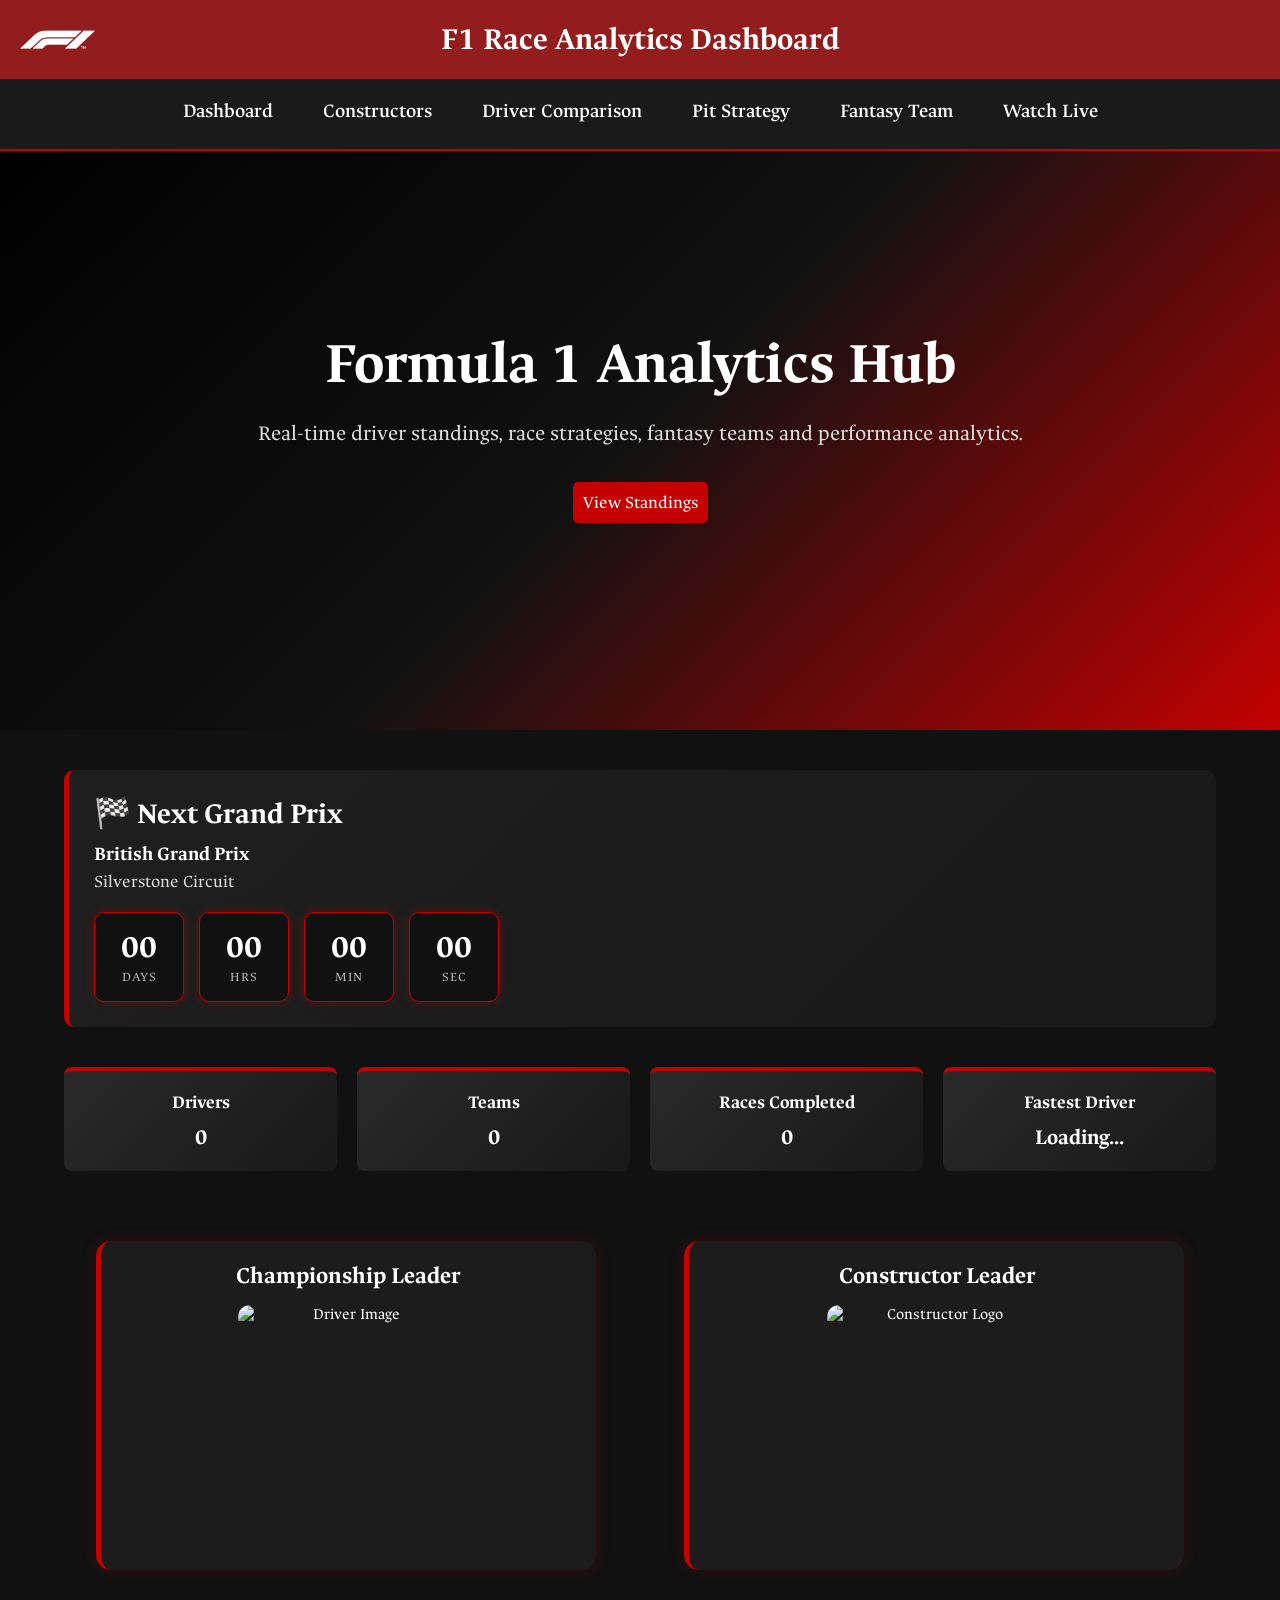
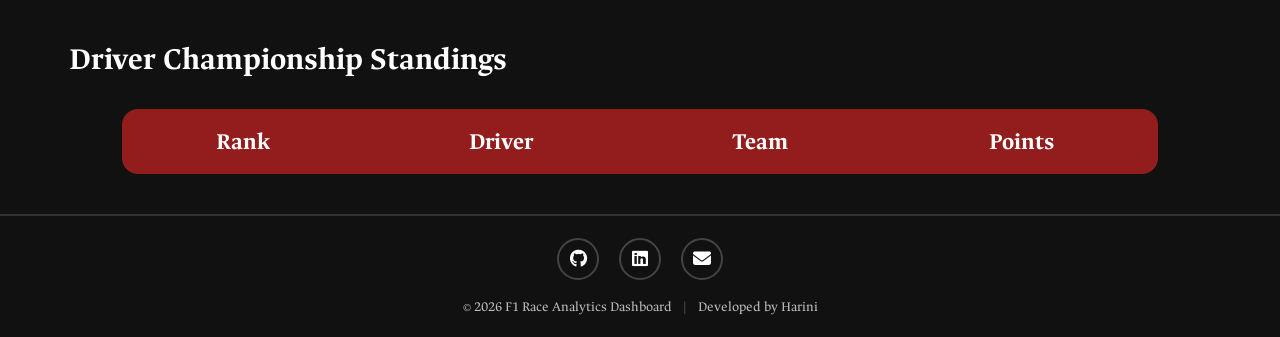
==== commit 4e0a4b50: "Updated" ====
--- a/src/main/resources/static/index.html
+++ b/src/main/resources/static/index.html
@@ -204,7 +204,6 @@
 
 <script src="js/dashboard.js"></script>
 <script src="js/navigation.js"></script>
-<script src="js/navigation.js"></script>
 
 <footer class="site-footer">
 
--- a/src/main/resources/static/css/style.css
+++ b/src/main/resources/static/css/style.css
@@ -929,7 +929,7 @@
 }
 
 table{
-    width:100%;
+    width:90%;
     margin:0 auto;
 }
 
@@ -2118,7 +2118,7 @@
 
     background:#111111;
 
-    border-top:3px solid #c40000;
+    border-top:2px solid #333;
 
     text-align:center;
 
